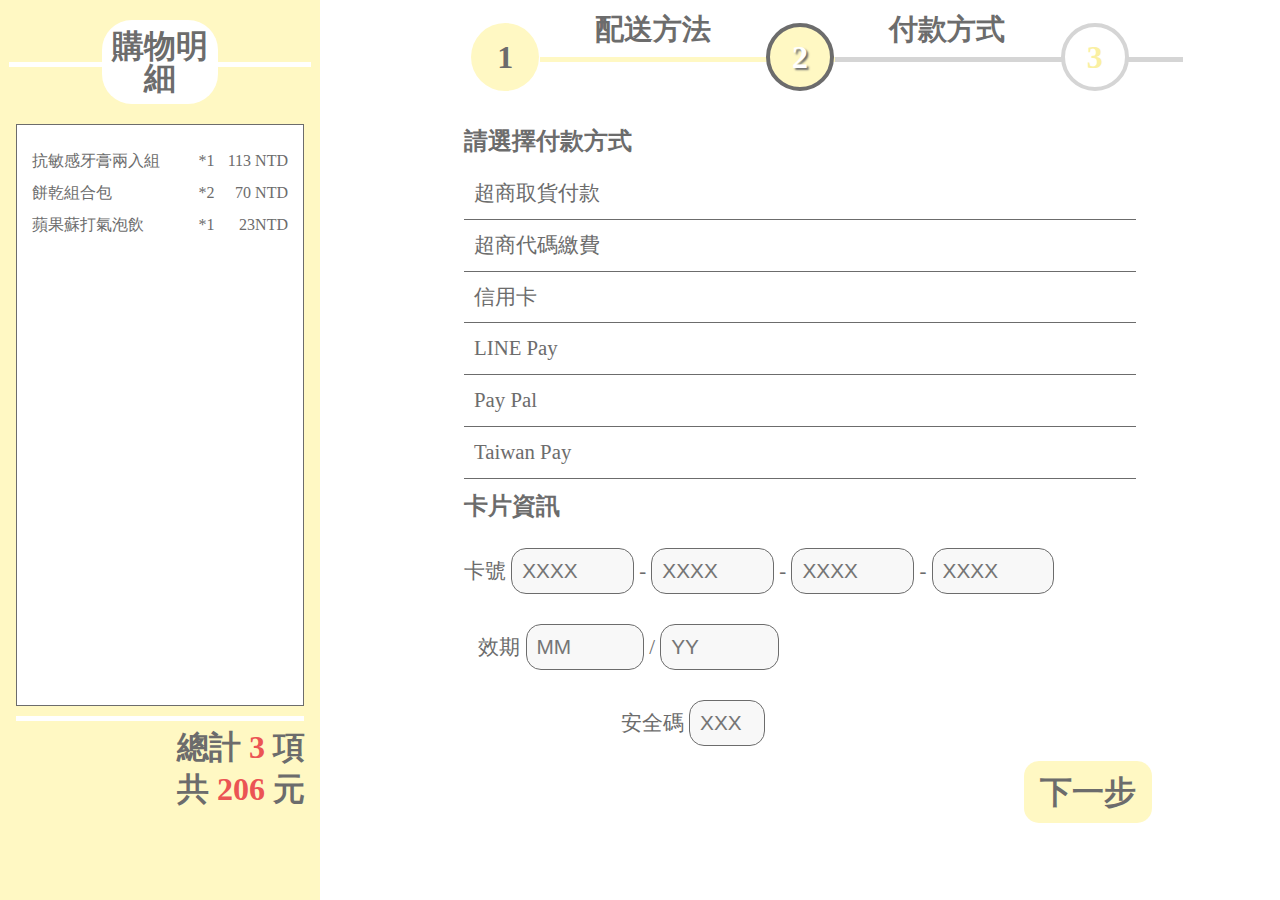
==== index.html @ 0152c76b "add" ====
<!DOCTYPE html>
<html lang="en">
  <head>
    <meta charset="UTF-8" />
    <meta name="viewport" content="width=device-width, initial-scale=1.0" />
    <meta http-equiv="X-UA-Compatible" content="ie=edge" />
    <title>購物車</title>

    <link rel="stylesheet" href="css/reset.css" />
    <link rel="stylesheet" href="css/style.css" />
  </head>
  <body>
    <div class="container">
      <div class="left">
        <h1>購物明細</h1>

        <div class="shopping_item">
          <div class="item">
            <span> 抗敏感牙膏兩入組</span>
            <div class="count_price">
              <span> *1 </span>
              <span>113 NTD</span>
            </div>
          </div>
          <div class="item">
            <span> 餅乾組合包</span>
            <div class="count_price">
              <span> *2 </span>
              <span>70 NTD</span>
            </div>
          </div>
          <div class="item">
            <span> 蘋果蘇打氣泡飲</span>
            <div class="count_price">
              <span> *1 </span>
              <span>23NTD</span>
            </div>
          </div>
        </div>
        <div class="line"></div>
       
          <div class="total_item">總計 <span>3</span> 項</div>
          <div class="total_price">共 <span>206</span> 元</div>

      </div>
      <div class="right">
        <div class="processes">
          <div class="process process1 process_done">1</div>
          <span> 配送方法 </span>
          <div class="process process2 process_active">2</div>
          <span> 付款方式 </span>
          <div class="process process3 process_not">3</div>
        </div>
        <div class="choose_pay">
          <h2>請選擇付款方式</h2>
          <ul>
            <li>超商取貨付款</li>
            <li>超商代碼繳費</li>
            <li>
              信用卡
              <div class="card_imgs">
                <img src="" alt="" />
                <img src="" alt="" />
                <img src="" alt="" />
              </div>
            </li>
            <li>
              LINE Pay
              <img src="" alt="" />
            </li>
            <li>
              Pay Pal
              <img src="" alt="" />
            </li>
            <li>
              Taiwan Pay
              <img src="" alt="" />
            </li>
          </ul>
        </div>
        <div class="car_info">
          <h2>卡片資訊</h2>
          <div class="card_num">卡號
            <input type="text" placeholder="XXXX" maxlength="4"/> - 
            <input type="text" placeholder="XXXX" maxlength="4"/> - 
            <input type="text" placeholder="XXXX" maxlength="4"/> - 
            <input type="text" placeholder="XXXX" maxlength="4"/>
          </div>
          <div class="card_date">效期
            <input type="text" placeholder="MM" maxlength="2"/> / 
            <input type="text" placeholder="YY" maxlength="2"/>
          </div>
          <div class="safe_code">安全碼
            <input type="text" name="" id="" placeholder="XXX" maxlength="3"/>
          </div>
        </div>
        <div class="next_btn">
          <a href="#">下一步</a> 
        </div>
      </div>
    </div>
  </body>
</html>
---- css/style.css ----
body, html {
    height: 100%;
    position: relative;
    font-family: 微軟正黑體;
    color: #6C6C6C;
}

.container {
    height: 100vh;
    display: flex;
    position: relative;
}

.left {
    background-color: #FFF8C3;
    height: 100%;
    width: 25%;
    position: relative;
}

.left h1 {
    width: 30%;
    padding: 10px;
    border-radius: 30px;
    background-color: #fff;
    font-size: 2rem;
    font-weight: bolder;
    text-align: center;
 
    margin: 20px auto;
    position: relative;
}

.left h1::before, .left h1::after {
    content: "";
    width: 80%;
    height: 5px;
    background-color: rgb(255, 255, 255);
    position: absolute;
    top: 50%;
}

.left h1::before {
    left: -80%;
}

.left h1::after {
    right: -80%;
}

.shopping_item {
    width: 80%;
    height: 60%;
    border: 1px solid #6C6C6C;
 
    background-color: #fff;
    padding: 20px 15px;
    margin: 0 auto;
    line-height: 2;
}

.item {
    display: flex;
    justify-content: space-between;
    text-align: left;
}

.count_price {
    width: 35%;
    display: flex;
    justify-content: space-between;
}

.line {
    width: 90%;
    margin: 10px auto;
    height: 5px;
    background-color: #fff;
}

.total_item, .total_price {
    font-size: 2rem;
    margin: 10px 15px 10px auto;
    text-align: right;
    font-weight: bolder;

}

.total_item span, .total_price span {
    color: #EB5454;
}

.right {
    width: 75%;
    height: 100%;
}

.processes {
    width: 80%;
    display: flex;
    margin: 0 auto;

}

.process {
    border-radius: 50%;
    width: 60px;
    height: 60px;
 
    display: flex;
    justify-content: center;
    align-items: center;
    font-size: 2rem;
    
    margin: 3% auto;
    position: relative;
    font-weight: bolder;
    border: 4px solid transparent;
}

.process_done{
    background-color: #FFF8C3;
  
}
.process_active{
    background-color: #FFF8C3;
    border: 4px solid #6C6C6C;
    color: #fff;
    text-shadow: 2px 2px 2px #6C6C6C;
    
}

.process_not{
    background-color: #fff;
    color: #FAF0A2;
    border: 4px solid #D5D5D5;
}

.process::after {
    content: "";
    width: 580%;
    height: 5px;
    background-color: #FFF8C3;
    position: absolute;
    top: 50%;
    left: 108%;
}

.process::after {
    right: -580%;
}
.process_active::after{
    background-color: #D5D5D5;
}
.process3::after{
    display: none;
}

.processes span{
    margin-top: 2%;
    font-size: 1.8rem;
    font-weight: bolder;
 
}

.choose_pay,.car_info{
    width: 70%;
    margin: 0 auto;
}
.choose_pay h2,.car_info h2{
    font-size: 1.5rem;
    font-weight: bolder;
    color: #6C6C6C;
    margin: 15px 0;
}

.choose_pay li{
    padding: 15px 10px;
    border-bottom: 1px solid #6C6C6C ;
    display: flex;
    font-size: 1.3rem;

    
}
.choose_pay li:hover{
    background-color: #FFF8C3;
    border-radius: 15px;
}
.car_info{
    display: flex;
    flex-wrap: wrap;
}
.card_num,.card_date,.safe_code{
    font-size: 1.3rem;
    margin: 15px auto;
}
.card_num input,.card_date input,.safe_code input{
    width: 15%;
    font-size: 1.3rem;
    border-radius: 15px;
    padding: 10px;
    border: 1px solid #6C6C6C;
    background-color: #F8F8F8;
}

.next_btn{
    width: 10%;
    font-weight: bolder;
    font-size: 2rem;
    text-align: center;
    background-color: #FFF8C3;
    position: absolute;
    right: 10%;
    border-radius: 15px;

}
.next_btn a{
    display: block;
    padding: 15px;
    text-decoration: none;
    color: #6C6C6C;
}
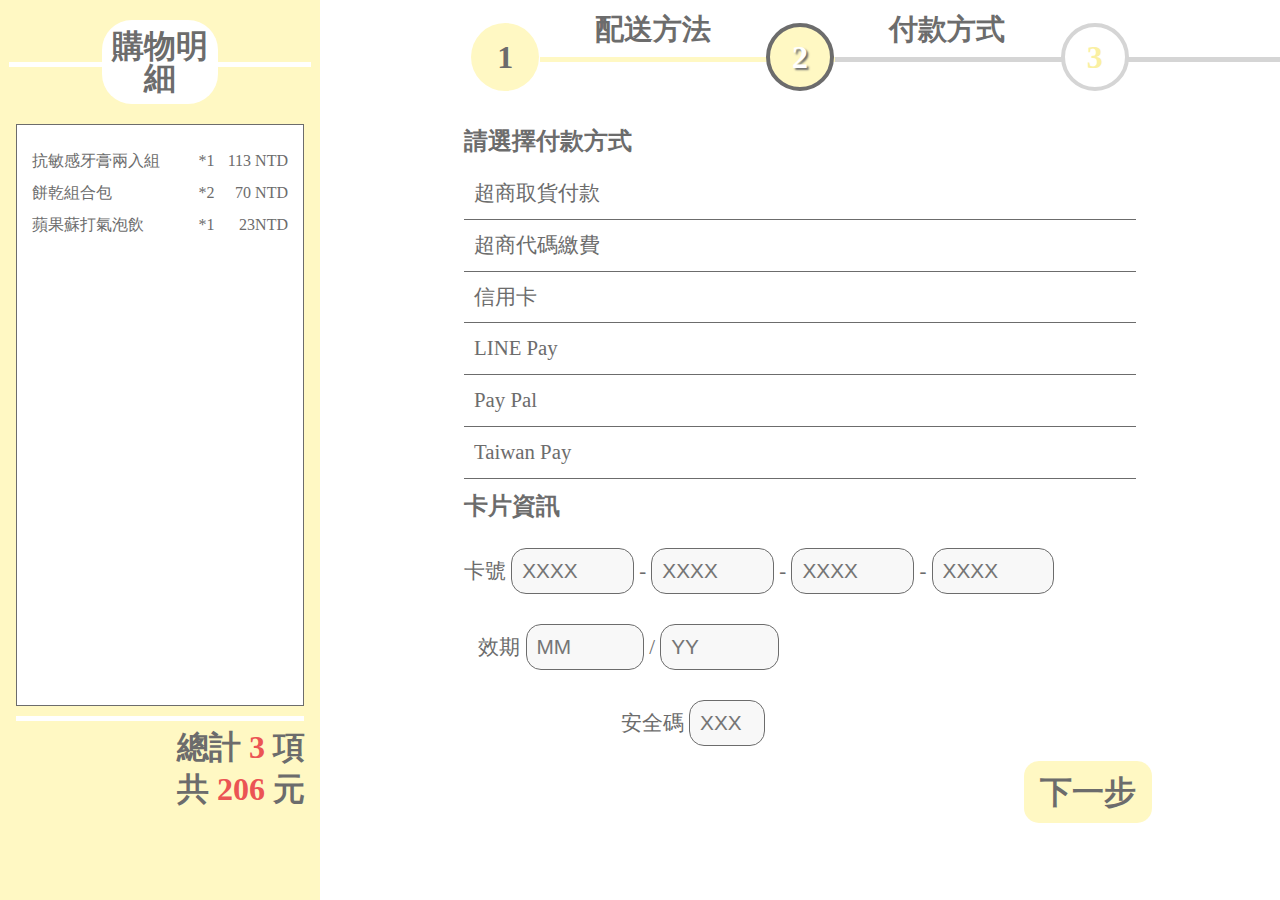
==== commit 6c68fa58: "add" ====
--- a/index.html
+++ b/index.html
@@ -38,10 +38,9 @@
           </div>
         </div>
         <div class="line"></div>
-       
-          <div class="total_item">總計 <span>3</span> 項</div>
-          <div class="total_price">共 <span>206</span> 元</div>
 
+        <div class="total_item">總計 <span>3</span> 項</div>
+        <div class="total_price">共 <span>206</span> 元</div>
       </div>
       <div class="right">
         <div class="processes">
@@ -80,22 +79,23 @@
         </div>
         <div class="car_info">
           <h2>卡片資訊</h2>
-          <div class="card_num">卡號
-            <input type="text" placeholder="XXXX" maxlength="4"/> - 
-            <input type="text" placeholder="XXXX" maxlength="4"/> - 
-            <input type="text" placeholder="XXXX" maxlength="4"/> - 
-            <input type="text" placeholder="XXXX" maxlength="4"/>
+          <div class="card_num">
+            卡號 <input type="text" placeholder="XXXX" maxlength="4" /> -
+            <input type="text" placeholder="XXXX" maxlength="4" /> -
+            <input type="text" placeholder="XXXX" maxlength="4" /> -
+            <input type="text" placeholder="XXXX" maxlength="4" />
           </div>
-          <div class="card_date">效期
-            <input type="text" placeholder="MM" maxlength="2"/> / 
-            <input type="text" placeholder="YY" maxlength="2"/>
+          <div class="card_date">
+            效期 <input type="text" placeholder="MM" maxlength="2" /> /
+            <input type="text" placeholder="YY" maxlength="2" />
           </div>
-          <div class="safe_code">安全碼
-            <input type="text" name="" id="" placeholder="XXX" maxlength="3"/>
+          <div class="safe_code">
+            安全碼
+            <input type="text" name="" id="" placeholder="XXX" maxlength="3" />
           </div>
         </div>
         <div class="next_btn">
-          <a href="#">下一步</a> 
+          <a href="#">下一步</a>
         </div>
       </div>
     </div>
--- a/css/style.css
+++ b/css/style.css
@@ -26,7 +26,6 @@
     font-size: 2rem;
     font-weight: bolder;
     text-align: center;
- 
     margin: 20px auto;
     position: relative;
 }
@@ -52,7 +51,6 @@
     width: 80%;
     height: 60%;
     border: 1px solid #6C6C6C;
- 
     background-color: #fff;
     padding: 20px 15px;
     margin: 0 auto;
@@ -83,7 +81,6 @@
     margin: 10px 15px 10px auto;
     text-align: right;
     font-weight: bolder;
-
 }
 
 .total_item span, .total_price span {
@@ -99,38 +96,34 @@
     width: 80%;
     display: flex;
     margin: 0 auto;
-
 }
 
 .process {
     border-radius: 50%;
     width: 60px;
     height: 60px;
- 
     display: flex;
     justify-content: center;
     align-items: center;
     font-size: 2rem;
-    
     margin: 3% auto;
     position: relative;
     font-weight: bolder;
     border: 4px solid transparent;
 }
 
-.process_done{
-    background-color: #FFF8C3;
-  
-}
-.process_active{
+.process_done {
+    background-color: #FFF8C3;
+}
+
+.process_active {
     background-color: #FFF8C3;
     border: 4px solid #6C6C6C;
     color: #fff;
     text-shadow: 2px 2px 2px #6C6C6C;
-    
-}
-
-.process_not{
+}
+
+.process_not {
     background-color: #fff;
     color: #FAF0A2;
     border: 4px solid #D5D5D5;
@@ -138,63 +131,69 @@
 
 .process::after {
     content: "";
-    width: 580%;
+    width: 800%;
     height: 5px;
     background-color: #FFF8C3;
     position: absolute;
     top: 50%;
     left: 108%;
+    overflow: hidden;
 }
 
 .process::after {
-    right: -580%;
-}
-.process_active::after{
+    right: -800%;
+    overflow: hidden;
+}
+
+.process_active::after {
     background-color: #D5D5D5;
 }
-.process3::after{
+
+.process3::after {
     display: none;
 }
 
-.processes span{
+.processes span {
     margin-top: 2%;
     font-size: 1.8rem;
     font-weight: bolder;
- 
-}
-
-.choose_pay,.car_info{
+}
+
+.choose_pay, .car_info {
     width: 70%;
     margin: 0 auto;
 }
-.choose_pay h2,.car_info h2{
+
+.choose_pay h2, .car_info h2 {
     font-size: 1.5rem;
     font-weight: bolder;
     color: #6C6C6C;
     margin: 15px 0;
 }
 
-.choose_pay li{
+.choose_pay li {
     padding: 15px 10px;
-    border-bottom: 1px solid #6C6C6C ;
+    border-bottom: 1px solid #6C6C6C;
     display: flex;
     font-size: 1.3rem;
-
-    
-}
-.choose_pay li:hover{
-    background-color: #FFF8C3;
-    border-radius: 15px;
-}
-.car_info{
+}
+
+.choose_pay li:hover {
+    background-color: #FFF8C3;
+    border-radius: 15px;
+}
+
+.car_info {
     display: flex;
     flex-wrap: wrap;
 }
-.card_num,.card_date,.safe_code{
+
+.card_num, .card_date, .safe_code {
     font-size: 1.3rem;
     margin: 15px auto;
 }
-.card_num input,.card_date input,.safe_code input{
+
+.card_num input, .card_date input, .safe_code input {
     width: 15%;
     font-size: 1.3rem;
     border-radius: 15px;
@@ -203,7 +202,7 @@
     background-color: #F8F8F8;
 }
 
-.next_btn{
+.next_btn {
     width: 10%;
     font-weight: bolder;
     font-size: 2rem;
@@ -212,11 +211,89 @@
     position: absolute;
     right: 10%;
     border-radius: 15px;
-
-}
-.next_btn a{
+}
+
+.next_btn a {
     display: block;
     padding: 15px;
     text-decoration: none;
     color: #6C6C6C;
+}
+
+.container2 h2 {
+    font-size: 2rem;
+    font-weight: bolder;
+    line-height: 2;
+    width: 80%;
+    margin: 0 auto;
+}
+
+.step3_shopping_item {
+    width: 80%;
+    /* height: 20%; */
+    border: 1px solid #6C6C6C;
+    background-color: #FFF8C3;
+    padding: 20px 15px;
+    margin: 0 auto;
+    line-height: 2;
+    border-radius: 15px;
+}
+
+.step3_item {
+    display: flex;
+    justify-content: space-between;
+    text-align: left;
+}
+
+.step3_item span {
+    font-size: 1.5rem;
+}
+
+.step3_count_price {
+    width: 15%;
+    display: flex;
+    justify-content: space-between;
+}
+
+.step3_total_item, .step3_total_price {
+    width: 80%;
+    font-size: 2rem;
+    margin: 20px auto;
+    text-align: right;
+    font-weight: bolder;
+}
+
+.step3_total_item span, .step3_total_price span {
+    color: #EB5454;
+}
+
+.address,.pay_way_check{
+    width: 80%;
+    margin: 0 auto;
+    display: flex;
+    font-size: 1.5rem;
+    line-height: 2;
+}
+.way{
+    width: 15%;
+    margin: 0px 20px;
+}
+
+
+.check_btn {
+    width: 15%;
+    font-weight: bolder;
+    font-size: 2rem;
+    text-align: center;
+    background-color: #FFF8C3;
+    position: absolute;
+    right: 10%;
+    border-radius: 15px;
+}
+
+.check_btn a {
+    display: block;
+    padding: 10px;
+    text-decoration: none;
+    color: #6C6C6C;
 }